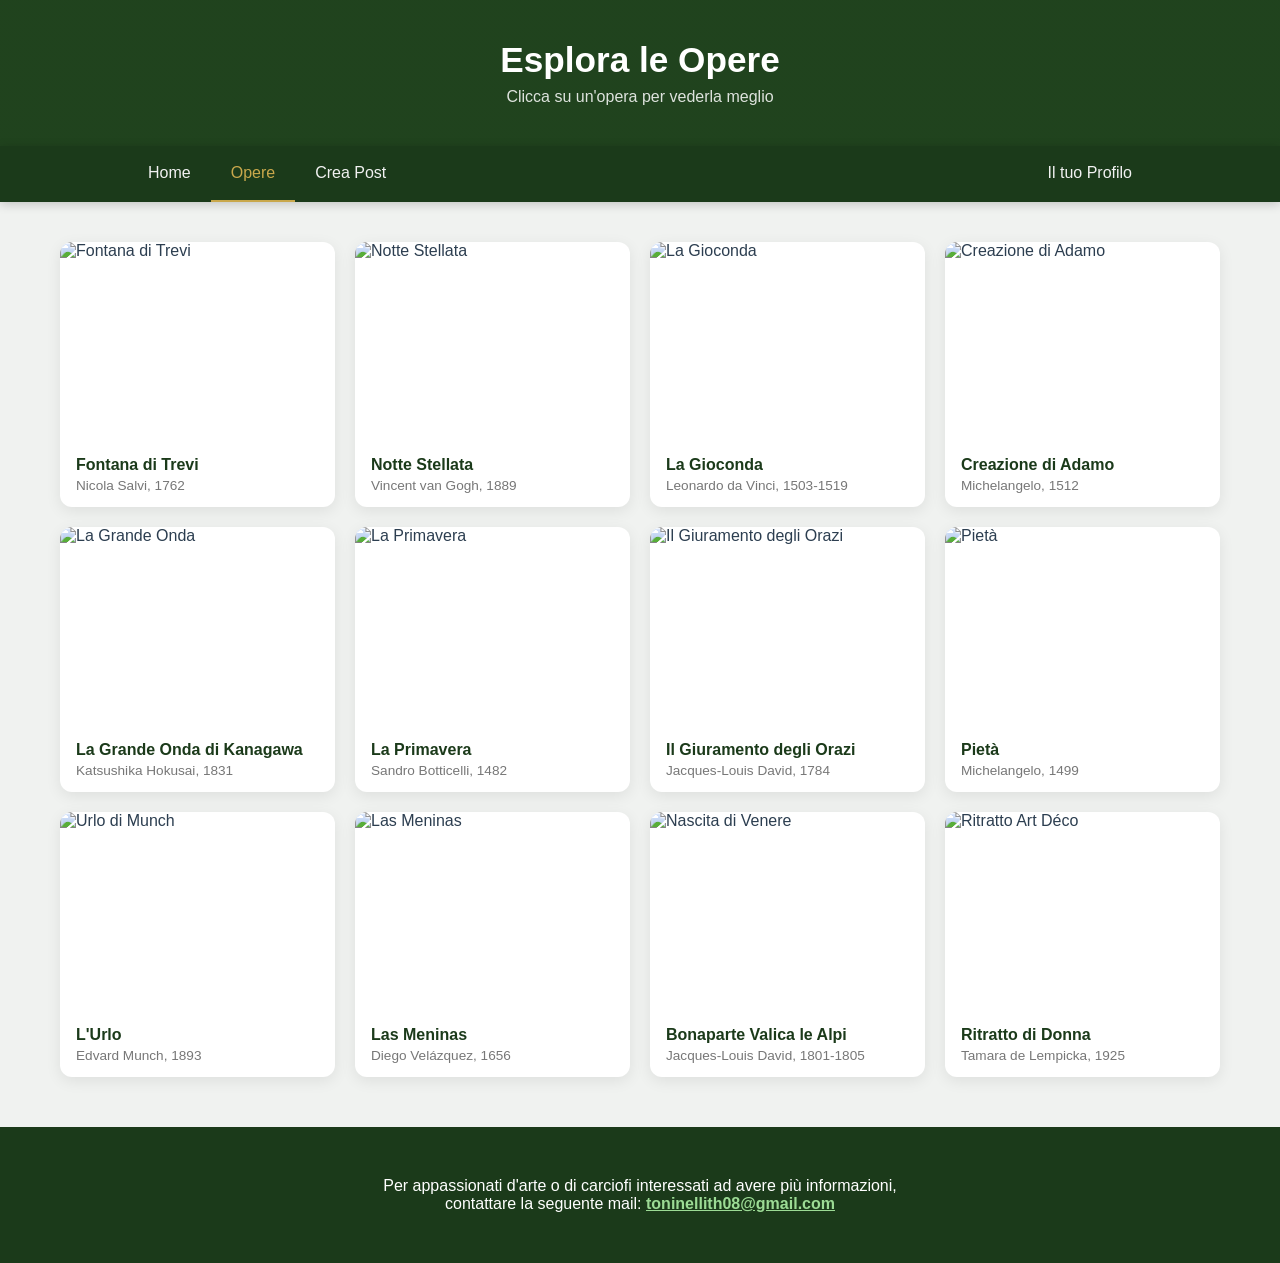
==== Opere.html @ 97076c12 "Add files via upload" ====
<!DOCTYPE html>
<html lang="it">
<head>
    <meta charset="UTF-8">
    <meta name="viewport" content="width=device-width, initial-scale=1.0">
    <title>Esplora Opere - Artichoke Gallery</title>
    <link rel="stylesheet" href="style.css">
    <link rel="stylesheet" href="style_Opere.css">
    <link rel="stylesheet" href="https://cdnjs.cloudflare.com/ajax/libs/font-awesome/6.5.0/css/all.min.css">
    <link rel="icon" type="image/x-icon" href="Immagini\logoAG1.png">
</head>
<body>

<div class="opere-header">
  <h2>Esplora le Opere</h2>
  <p>Clicca su un'opera per vederla meglio</p>
</div>

<nav class="topnav">
    <input type="checkbox" id="check">
    <label for="check" class="checkbtn">
      <i class="fas fa-bars"></i>
    </label>
  <div class="nav-links">
    <a href="Home.html">Home</a>
    <a href="Opere.html" class="attivo">Opere</a>
    <a href="Post.html">Crea Post</a>
    <a href="Profilo.html" class="profilo">Il tuo Profilo</a>
  </div>
</nav>

<div class="container">
  <div class="griglia-opere">

    <div class="opera-card" onclick="apriLightbox(this)">
      <img src="https://upload.wikimedia.org/wikipedia/commons/c/c7/Trevi_Fountain_-_Roma.jpg" alt="Fontana di Trevi">
      <div class="opera-info">
        <span class="opera-titolo">Fontana di Trevi</span>
        <span class="opera-autore">Nicola Salvi, 1762</span>
      </div>
    </div>

    <div class="opera-card" onclick="apriLightbox(this)">
      <img src="https://upload.wikimedia.org/wikipedia/commons/thumb/e/ea/Van_Gogh_-_Starry_Night_-_Google_Art_Project.jpg/1280px-Van_Gogh_-_Starry_Night_-_Google_Art_Project.jpg" alt="Notte Stellata">
      <div class="opera-info">
        <span class="opera-titolo">Notte Stellata</span>
        <span class="opera-autore">Vincent van Gogh, 1889</span>
      </div>
    </div>

    <div class="opera-card" onclick="apriLightbox(this)">
      <img src="https://cdn.studenti.stbm.it/images/2017/01/10/gioconda_600x400.jpeg" alt="La Gioconda">
      <div class="opera-info">
        <span class="opera-titolo">La Gioconda</span>
        <span class="opera-autore">Leonardo da Vinci, 1503-1519</span>
      </div>
    </div>

    <div class="opera-card" onclick="apriLightbox(this)">
      <img src="https://scuolaparentalesanpancrazio.it/wp-content/uploads/2019/06/michelangelo_creazione-di-adamo.jpg" alt="Creazione di Adamo">
      <div class="opera-info">
        <span class="opera-titolo">Creazione di Adamo</span>
        <span class="opera-autore">Michelangelo, 1512</span>
      </div>
    </div>

    <div class="opera-card" onclick="apriLightbox(this)">
      <img src="https://dimages2.corriereobjects.it/files/og_thumbnail/uploads/2024/12/11/67598fb50fbf7.jpeg" alt="La Grande Onda">
      <div class="opera-info">
        <span class="opera-titolo">La Grande Onda di Kanagawa</span>
        <span class="opera-autore">Katsushika Hokusai, 1831</span>
      </div>
    </div>

    <div class="opera-card" onclick="apriLightbox(this)">
      <img src="https://www.laurafenelli.it/wp-content/uploads/2022/04/1543409158632122-1-e1650048348933-840x473.jpeg" alt="La Primavera">
      <div class="opera-info">
        <span class="opera-titolo">La Primavera</span>
        <span class="opera-autore">Sandro Botticelli, 1482</span>
      </div>
    </div>

    <div class="opera-card" onclick="apriLightbox(this)">
      <img src="https://upload.wikimedia.org/wikipedia/commons/b/bb/David-Oath_of_the_Horatii-1784.jpg" alt="Il Giuramento degli Orazi">
      <div class="opera-info">
        <span class="opera-titolo">Il Giuramento degli Orazi</span>
        <span class="opera-autore">Jacques-Louis David, 1784</span>
      </div>
    </div>

    <div class="opera-card" onclick="apriLightbox(this)">
      <img src="https://michelangelobuonarrotietornato.com/wp-content/uploads/2018/06/michelangelo-pietc3a0-san-pietro-in-vaticano-01.jpg" alt="Pietà">
      <div class="opera-info">
        <span class="opera-titolo">Pietà</span>
        <span class="opera-autore">Michelangelo, 1499</span>
      </div>
    </div>

    <div class="opera-card" onclick="apriLightbox(this)">
      <img src="https://hips.hearstapps.com/hmg-prod/images/one-of-several-versions-of-the-painting-the-scream-by-the-news-photo-1616758299.?crop=1.00xw:0.793xh;0,0.207xh&resize=1200:*" alt="Urlo di Munch">
      <div class="opera-info">
        <span class="opera-titolo">L'Urlo</span>
        <span class="opera-autore">Edvard Munch, 1893</span>
      </div>
    </div>

    <div class="opera-card" onclick="apriLightbox(this)">
      <img src="https://www.analisidellopera.it/wp-content/uploads/2018/01/Velazquez_Las_Meninas-1042x1200.jpg" alt="Las Meninas">
      <div class="opera-info">
        <span class="opera-titolo">Las Meninas</span>
        <span class="opera-autore">Diego Velázquez, 1656</span>
      </div>
    </div>

    <div class="opera-card" onclick="apriLightbox(this)">
      <img src="https://cdn.kastatic.org/ka-content-images/3be3262b5bb8f56a98163241d0f1f65e4e9e86d7.jpg" alt="Nascita di Venere">
      <div class="opera-info">
        <span class="opera-titolo">Bonaparte Valica le Alpi</span>
        <span class="opera-autore">Jacques-Louis David, 1801-1805</span>
      </div>
    </div>

    <div class="opera-card" onclick="apriLightbox(this)">
      <img src="https://eii38vo2nqq.exactdn.com/web/app/uploads/2023/02/ritratto-tamara-de-lempicka.jpg?strip=all&lossy=1&ssl=1" alt="Ritratto Art Déco">
      <div class="opera-info">
        <span class="opera-titolo">Ritratto di Donna</span>
        <span class="opera-autore">Tamara de Lempicka, 1925</span>
      </div>
    </div>
  </div>
</div>

<div class="lightbox" id="lightbox" onclick="chiudiLightbox(event)">
  <div class="lightbox-contenuto">
    <button class="lightbox-chiudi" onclick="chiudiLightbox()">&times;</button>
    <img src="" alt="" id="lightbox-img">
    <div class="lightbox-info">
      <h3 id="lightbox-titolo"></h3>
      <p id="lightbox-autore"></p>
    </div>
  </div>
</div>

<footer class="footer">
  <p>
    Per appassionati d'arte o di carciofi interessati ad avere più informazioni,<br> 
     contattare la seguente mail: <a href="mailto:toninellith08@gmail.com">toninellith08@gmail.com</a>
  </p>
  <a href="#"></a>
</footer>

<script src="script.js"></script>

</body>
</html>
---- style.css ----
* {
  box-sizing: border-box;
  margin: 0;
  padding: 0;
}

body {
  font-family: 'Segoe UI', Arial, sans-serif;
  background-color: #f0f2f0;
  color: #2c3e50;
}

.topnav {
  background-color: #1b3a1a;
  display: flex;
  justify-content: space-between;
  align-items: center;
  padding: 0 10%;
  position: sticky;
  top: 0;
  z-index: 1000;
  box-shadow: 0 2px 10px rgba(0,0,0,0.2);
}

.nav-links {
  display: flex;
  flex-grow: 1;
}

.topnav a {
  color: #f2f2f2;
  text-align: center;
  padding: 18px 20px;
  text-decoration: none;
  font-weight: 500;
  transition: 0.3s;
}

.topnav a:hover {
  background-color: #3e7b37;
  color: white;
}

.topnav a.attivo {
  color: #c9a84c;
  border-bottom: 2px solid #c9a84c;
}

.profilo {
  margin-left: auto;
}

.checkbtn{
  font-size: 30px;
  color: rgb(255, 255, 255);
  float: right;
  line-height: 80px;
  margin-right: 40px;
  cursor: pointer;
  display: none;
}
#check{
  display: none;
}

.footer {
  padding: 50px 20px;
  text-align: center;
  background: #1b3a1a;
  color: white;
  margin-top: 50px;
}

.footer a {
  color: #9cdb95;
  font-weight: bold;
}


@media (max-width: 900px) {
  .row {
    flex-direction: column;
  }
  .colonna_side {
    display: none;
  }
  .box {
    display: none;
  }
  .box image{
    display: none;
  }
  .topnav {
    padding: 0 2%;
  }
}

@media (max-width: 768px) {
  .profilo {
    margin-left: 0;
  }

  .topnav {
    flex-wrap: wrap;
    padding: 0 4%;
  }

  .nav-links {
    width: 100%;
    flex-direction: column;
    background-color: #1b3a1a;
    overflow: hidden;
    max-height: 0;
    transition: max-height 0.35s ease;
  }

  #check:checked ~ .nav-links {
    max-height: 300px;
  }

  .topnav a {
    padding: 14px 20px;
    width: 100%;
    text-align: left;
  }

  .checkbtn {
    display: block;
    position: relative;
    z-index: 1000;
    line-height: normal;
    padding: 10px;
    margin-right: 0;
  }

  #check:checked ~ label.checkbtn .fa-bars::before {
    content: "\f00d";
  }
}
---- style_Opere.css ----
/* opere.css */

.opere-header {
  background-color: #2d5a27;
  background-image: linear-gradient(rgba(27, 58, 26, 0.72), rgba(27, 58, 26, 0.72)),
    url('https://upload.wikimedia.org/wikipedia/commons/thumb/e/ea/Van_Gogh_-_Starry_Night_-_Google_Art_Project.jpg/1280px-Van_Gogh_-_Starry_Night_-_Google_Art_Project.jpg');
  background-size: cover;
  background-position: center;
  color: white;
  text-align: center;
  padding: 40px 20px;
}

.opere-header h2 {
  font-size: 2.2rem;
  margin-bottom: 8px;
}

.opere-header p {
  font-size: 1rem;
  opacity: 0.85;
}

.container {
  max-width: 1200px;
  margin: 40px auto;
  padding: 0 20px;
}

.griglia-opere {
  display: grid;
  grid-template-columns: repeat(auto-fill, minmax(260px, 1fr));
  gap: 20px;
}

.opera-card {
  background: white;
  border-radius: 12px;
  overflow: hidden;
  box-shadow: 0 4px 15px rgba(0,0,0,0.08);
  cursor: pointer;
  transition: transform 0.25s ease, box-shadow 0.25s ease;
  position: relative;
}

.opera-card:hover {
  transform: translateY(-6px);
  box-shadow: 0 12px 30px rgba(0,0,0,0.15);
  border-top: 3px solid #c9a84c;
}

.opera-card img {
  width: 100%;
  height: 200px;
  object-fit: cover;
  display: block;
  transition: transform 0.35s ease;
}

.opera-card:hover img {
  transform: scale(1.04);
}

.opera-info {
  padding: 14px 16px;
  display: flex;
  flex-direction: column;
  gap: 4px;
}

.opera-card:hover .opera-titolo {
  color: #c9a84c;
}

.opera-titolo {
  font-weight: 700;
  font-size: 1rem;
  color: #1b3a1a;
}

.opera-autore {
  font-size: 0.85rem;
  color: #777;
}

.opera-card:hover::after {
  opacity: 1;
  transform: translate(-50%, -50%) scale(1);
}

/* Lightbox */
.lightbox {
  display: none;
  position: fixed;
  inset: 0;
  background: rgba(0,0,0,0.88);
  z-index: 9999;
  align-items: center;
  justify-content: center;
  padding: 20px;
}

.lightbox.attivo {
  display: flex;
}

.lightbox-contenuto {
  position: relative;
  max-width: 860px;
  width: 100%;
  background: white;
  border-radius: 16px;
  overflow: hidden;
  box-shadow: 0 20px 60px rgba(0,0,0,0.5);
  animation: zoomIn 0.25s ease;
}

@keyframes zoomIn {
  from { transform: scale(0.88); opacity: 0; }
  to   { transform: scale(1);    opacity: 1; }
}

.lightbox-contenuto img {
  width: 100%;
  max-height: 70vh;
  object-fit: contain;
  display: block;
  background: #111;
}

.lightbox-info {
  padding: 18px 22px;
}

.lightbox-info h3 {
  color: #1b3a1a;
  font-size: 1.3rem;
  margin-bottom: 4px;
}

.lightbox-info p {
  color: #666;
  font-size: 0.95rem;
}

.lightbox-chiudi {
  position: absolute;
  top: 12px;
  right: 14px;
  background: rgba(0,0,0,0.55);
  color: white;
  border: none;
  border-radius: 50%;
  width: 36px;
  height: 36px;
  font-size: 1.3rem;
  cursor: pointer;
  line-height: 1;
  z-index: 10;
  transition: background 0.2s;
}

.lightbox-chiudi:hover {
  background: #2d5a27;
}

@media (max-width: 600px) {
  .griglia-opere {
    grid-template-columns: repeat(auto-fill, minmax(160px, 1fr));
    gap: 14px;
  }
  .opera-card img {
    height: 140px;
  }
}
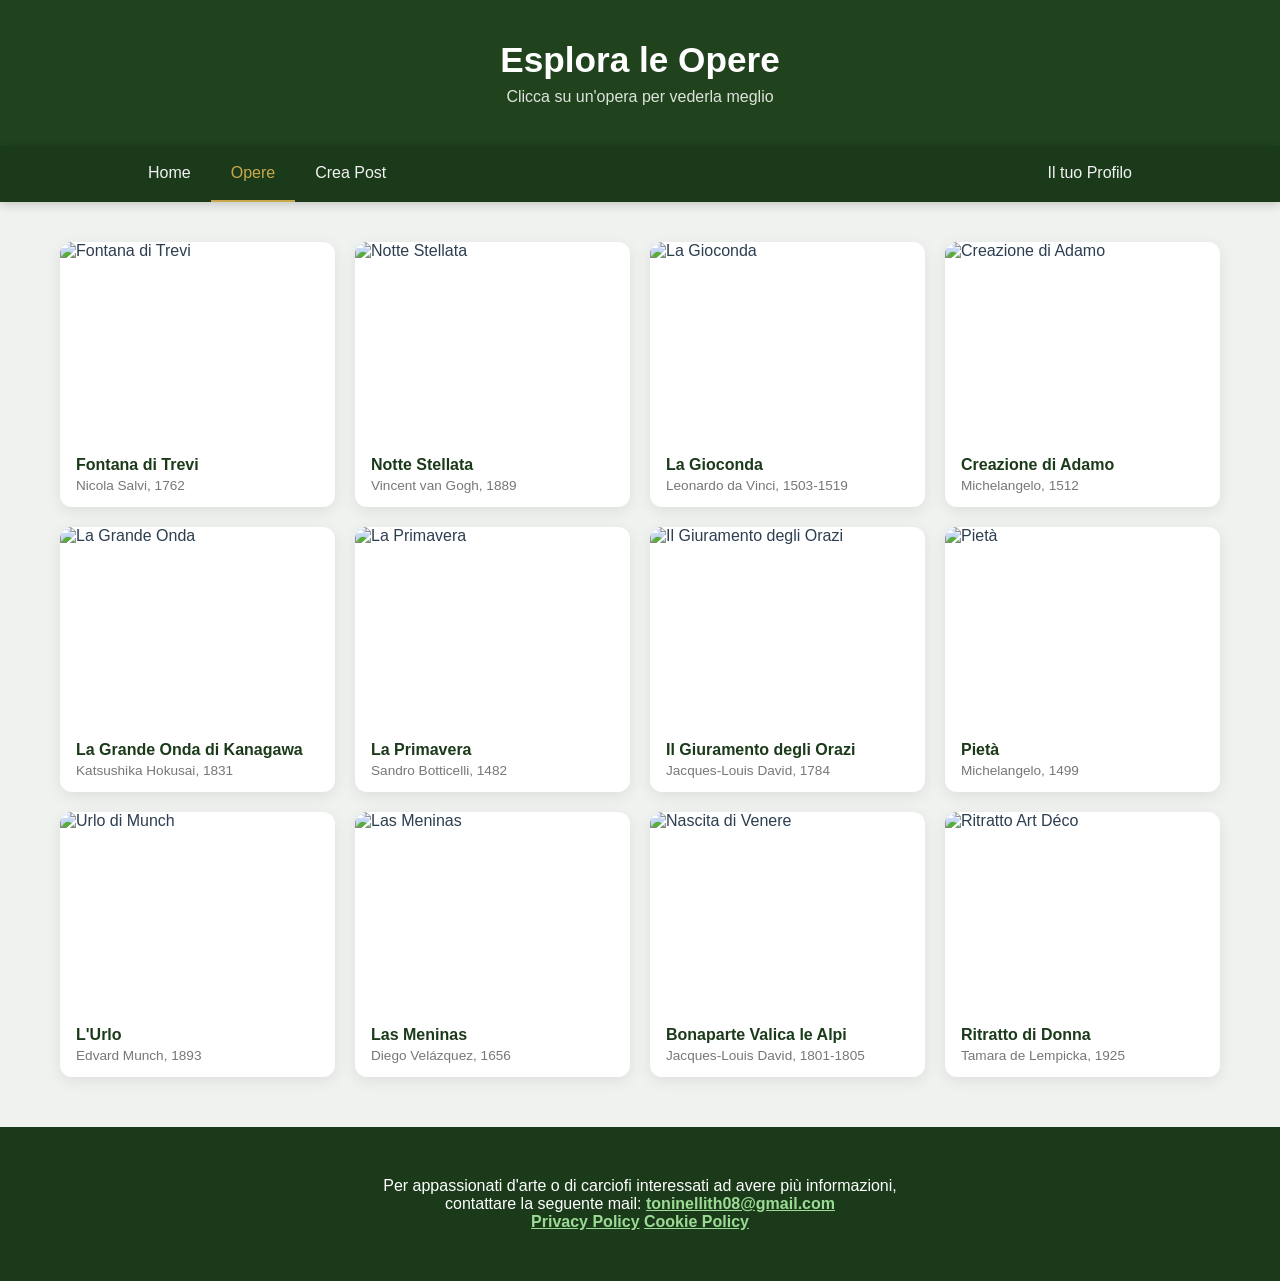
==== commit 9090692c: "Add files via upload" ====
--- a/Opere.html
+++ b/Opere.html
@@ -7,7 +7,7 @@
     <link rel="stylesheet" href="style.css">
     <link rel="stylesheet" href="style_Opere.css">
     <link rel="stylesheet" href="https://cdnjs.cloudflare.com/ajax/libs/font-awesome/6.5.0/css/all.min.css">
-    <link rel="icon" type="image/x-icon" href="Immagini\logoAG1.png">
+    <link rel="icon" type="image/png" href="Immagini/logoAG1.png">
 </head>
 <body>
 
@@ -22,7 +22,7 @@
       <i class="fas fa-bars"></i>
     </label>
   <div class="nav-links">
-    <a href="Home.html">Home</a>
+    <a href="index.html">Home</a>
     <a href="Opere.html" class="attivo">Opere</a>
     <a href="Post.html">Crea Post</a>
     <a href="Profilo.html" class="profilo">Il tuo Profilo</a>
@@ -144,9 +144,10 @@
 <footer class="footer">
   <p>
     Per appassionati d'arte o di carciofi interessati ad avere più informazioni,<br> 
-     contattare la seguente mail: <a href="mailto:toninellith08@gmail.com">toninellith08@gmail.com</a>
+    contattare la seguente mail: <a href="mailto:toninellith08@gmail.com">toninellith08@gmail.com</a>
   </p>
-  <a href="#"></a>
+  <a href="https://www.iubenda.com/privacy-policy/30811173" class="iubenda-white iubenda-noiframe iubenda-embed" title="Privacy Policy ">Privacy Policy</a><script type="text/javascript">(function (w,d) {var loader = function () {var s = d.createElement("script"), tag = d.getElementsByTagName("script")[0]; s.src="https://cdn.iubenda.com/iubenda.js"; tag.parentNode.insertBefore(s,tag);}; if(w.addEventListener){w.addEventListener("load", loader, false);}else if(w.attachEvent){w.attachEvent("onload", loader);}else{w.onload = loader;}})(window, document);</script>
+  <a href="https://www.iubenda.com/privacy-policy/30811173/cookie-policy" class="iubenda-white iubenda-noiframe iubenda-embed" title="Cookie Policy ">Cookie Policy</a><script type="text/javascript">(function (w,d) {var loader = function () {var s = d.createElement("script"), tag = d.getElementsByTagName("script")[0]; s.src="https://cdn.iubenda.com/iubenda.js"; tag.parentNode.insertBefore(s,tag);}; if(w.addEventListener){w.addEventListener("load", loader, false);}else if(w.attachEvent){w.attachEvent("onload", loader);}else{w.onload = loader;}})(window, document);</script>
 </footer>
 
 <script src="script.js"></script>
